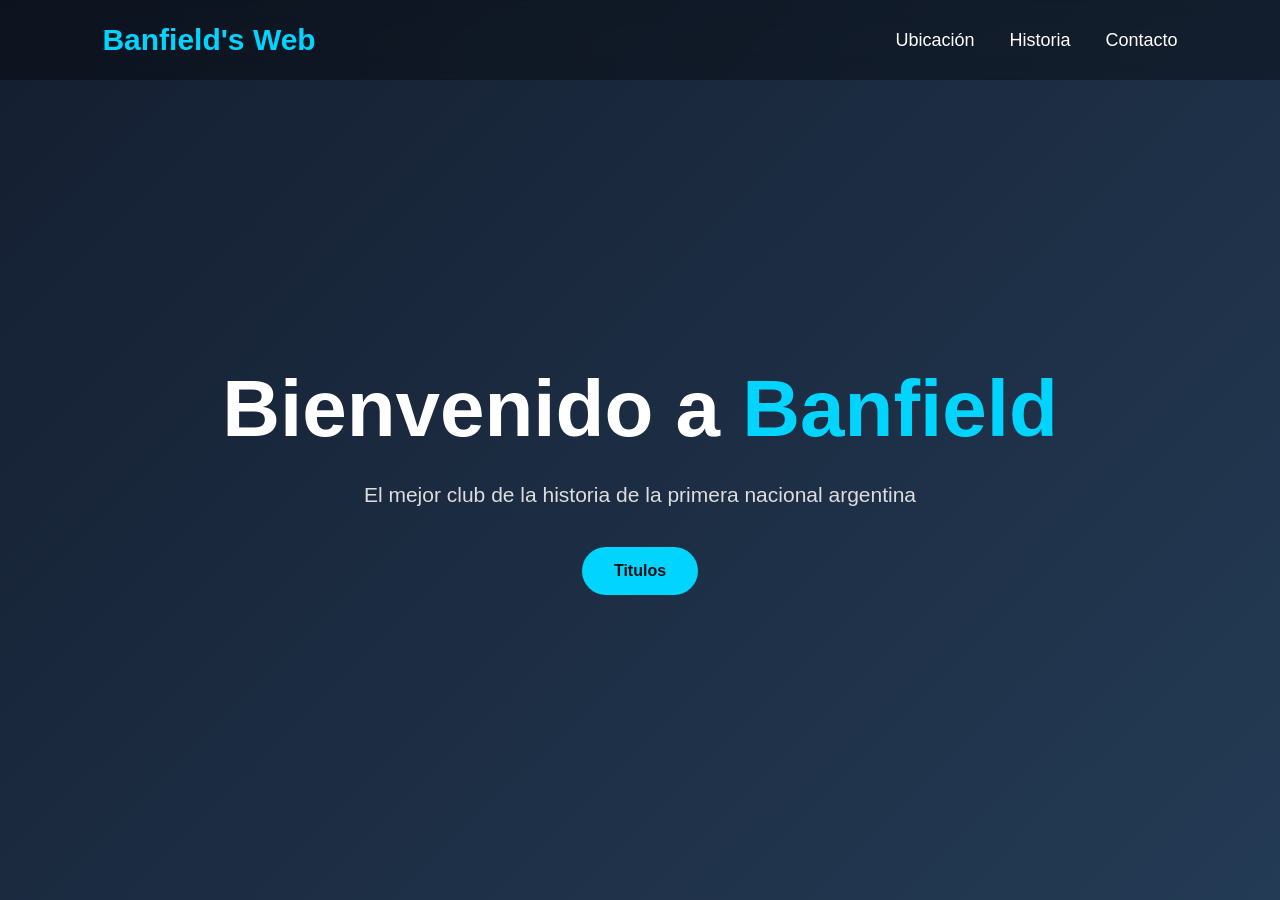
==== index.html @ dba43d28 "Add files via upload" ====
<!DOCTYPE html>
<html lang="en">
<head>
    <meta charset="UTF-8">
    <meta name="viewport" content="width=device-width, initial-scale=1.0">
    <title>Banfield</title>
    <link rel="stylesheet" href="style.css">
</head>
<body>

    <header>
        <a href="index.html" class="logo">Banfield's Web</a>

        <div class="menu-btn" id="menuBtn">
            ☰
        </div>

        <nav id="menu">
            <ul>
                <li><a href="ubicacion.html">Ubicación</a></li>
                <li><a href="historia">Historia</a></li>
                <li><a href="#contacto">Contacto</a></li>
            </ul>
        </nav>
    </header>

    <main id="inicio">
        <section class="contenido">
            <h1>Bienvenido a <span>Banfield</span></h1>

            <p>
                El mejor club de la historia de la primera nacional argentina
            </p>

            <a href="titulos.html" class="boton">Titulos</a>
        </section>
    </main>
</html>
---- style.css ----
/* =========================
           RESET
        ========================= */

        * {
            margin: 0;
            padding: 0;
            box-sizing: border-box;
        }

        html {
            scroll-behavior: smooth;
        }

        body {
            font-family: Arial, Helvetica, sans-serif;
            background: linear-gradient(135deg, #141e30, #243b55);
            color: white;
            min-height: 100vh;
        }


        /* =========================
           HEADER
        ========================= */

        header {
            position: fixed;
            top: 0;
            left: 0;
            width: 100%;

            height: 80px;
            padding: 0 8%;

            display: flex;
            justify-content: space-between;
            align-items: center;

            background: rgba(0, 0, 0, 0.35);
            backdrop-filter: blur(12px);

            z-index: 1000;

            animation: aparecerHeader 0.8s ease;
        }


        /* LOGO */

        .logo {
            color: #00d4ff;
            text-decoration: none;

            font-size: clamp(22px, 3vw, 30px);
            font-weight: bold;

            transition: 0.3s;
        }

        .logo:hover {
            transform: scale(1.08);
        }


        /* =========================
           MENU
        ========================= */

        nav ul {
            display: flex;
            align-items: center;

            list-style: none;
            gap: clamp(15px, 3vw, 35px);
        }

        nav a {
            position: relative;

            color: white;
            text-decoration: none;

            font-size: clamp(15px, 1.5vw, 18px);

            transition: 0.3s;
        }

        nav a::after {
            content: "";

            position: absolute;
            left: 0;
            bottom: -7px;

            width: 0;
            height: 3px;

            background: #00d4ff;

            transition: width 0.3s ease;
        }

        nav a:hover {
            color: #00d4ff;
        }

        nav a:hover::after {
            width: 100%;
        }


        /* =========================
           BOTÓN HAMBURGUESA
        ========================= */

        .menu-btn {
            display: none;

            width: 45px;
            height: 45px;

            border: none;
            border-radius: 10px;

            background: transparent;
            color: white;

            font-size: 28px;

            cursor: pointer;

            transition: 0.3s;
        }

        .menu-btn:hover {
            background: rgba(255, 255, 255, 0.1);
        }


        /* =========================
           CONTENIDO PRINCIPAL
        ========================= */

        main {
            min-height: 100vh;

            display: flex;
            justify-content: center;
            align-items: center;

            padding: 120px 5% 60px;

            text-align: center;
        }

        .contenido {
            width: 100%;
            max-width: 900px;

            animation: aparecerContenido 1s ease;
        }

        .contenido h1 {
            font-size: clamp(38px, 8vw, 80px);

            line-height: 1.1;

            margin-bottom: 25px;
        }

        .contenido h1 span {
            color: #00d4ff;
        }

        .contenido p {
            max-width: 700px;

            margin: 0 auto 35px;

            font-size: clamp(16px, 2.5vw, 21px);

            line-height: 1.6;

            color: #ddd;
        }


        /* =========================
           BOTÓN
        ========================= */

        .boton {
            display: inline-block;

            padding: 15px 32px;

            border-radius: 30px;

            background: #00d4ff;
            color: #111;

            text-decoration: none;

            font-weight: bold;

            transition: 0.3s;
        }

        .boton:hover {
            transform: translateY(-5px) scale(1.05);

            box-shadow:
                0 10px 30px
                rgba(0, 212, 255, 0.45);
        }


        /* =========================
           ANIMACIONES
        ========================= */

        @keyframes aparecerHeader {

            from {
                opacity: 0;
                transform: translateY(-40px);
            }

            to {
                opacity: 1;
                transform: translateY(0);
            }
        }

        @keyframes aparecerContenido {

            from {
                opacity: 0;
                transform: translateY(50px);
            }

            to {
                opacity: 1;
                transform: translateY(0);
            }
        }


        /* =========================
           TABLETS
        ========================= */

        @media (max-width: 900px) {

            header {
                padding: 0 5%;
            }

            nav ul {
                gap: 20px;
            }

            main {
                padding-left: 7%;
                padding-right: 7%;
            }
        }


        /* =========================
           CELULARES
        ========================= */

        @media (max-width: 700px) {

            header {
                height: 70px;
                padding: 0 6%;
            }

            /* Mostrar hamburguesa */

            .menu-btn {
                display: block;
            }


            /* Menú desplegable */

            nav {
                position: absolute;

                top: 80px;
                right: 6%;

                width: min(280px, 88vw);

                padding: 20px;

                background: rgba(10, 15, 25, 0.97);

                border: 1px solid rgba(255, 255, 255, 0.1);

                border-radius: 15px;

                box-shadow:
                    0 15px 40px
                    rgba(0, 0, 0, 0.4);

                opacity: 0;

                transform:
                    translateY(-20px)
                    scale(0.95);

                pointer-events: none;

                transition:
                    opacity 0.3s ease,
                    transform 0.3s ease;
            }


            /* Menú activo */

            nav.activo {
                opacity: 1;

                transform:
                    translateY(0)
                    scale(1);

                pointer-events: auto;
            }


            /* Lista vertical */

            nav ul {
                display: flex;

                flex-direction: column;

                align-items: stretch;

                gap: 5px;
            }


            nav li {
                width: 100%;
            }


            nav a {
                display: block;

                padding: 14px 15px;

                border-radius: 8px;

                font-size: 17px;
            }

            nav a:hover {
                background: rgba(0, 212, 255, 0.1);
            }

            nav a::after {
                display: none;
            }


            /* Contenido */

            main {
                min-height: 100svh;

                padding:
                    110px
                    20px
                    50px;
            }

            .contenido h1 {
                font-size: clamp(38px, 12vw, 60px);
            }

            .contenido p {
                font-size: 17px;
                line-height: 1.55;
            }

            .boton {
                padding: 14px 28px;
            }
        }

        @media (max-width: 400px) {

            header {
                padding: 0 20px;
            }

            .logo {
                font-size: 23px;
            }

            .menu-btn {
                width: 40px;
                height: 40px;

                font-size: 25px;
            }

            nav {
                right: 20px;

                width: calc(100vw - 40px);
            }

            main {
                padding-left: 15px;
                padding-right: 15px;
            }

            .contenido h1 {
                font-size: 38px;
            }

            .contenido p {
                font-size: 16px;
            }

            .boton {
                width: 100%;
                max-width: 250px;
            }
        }
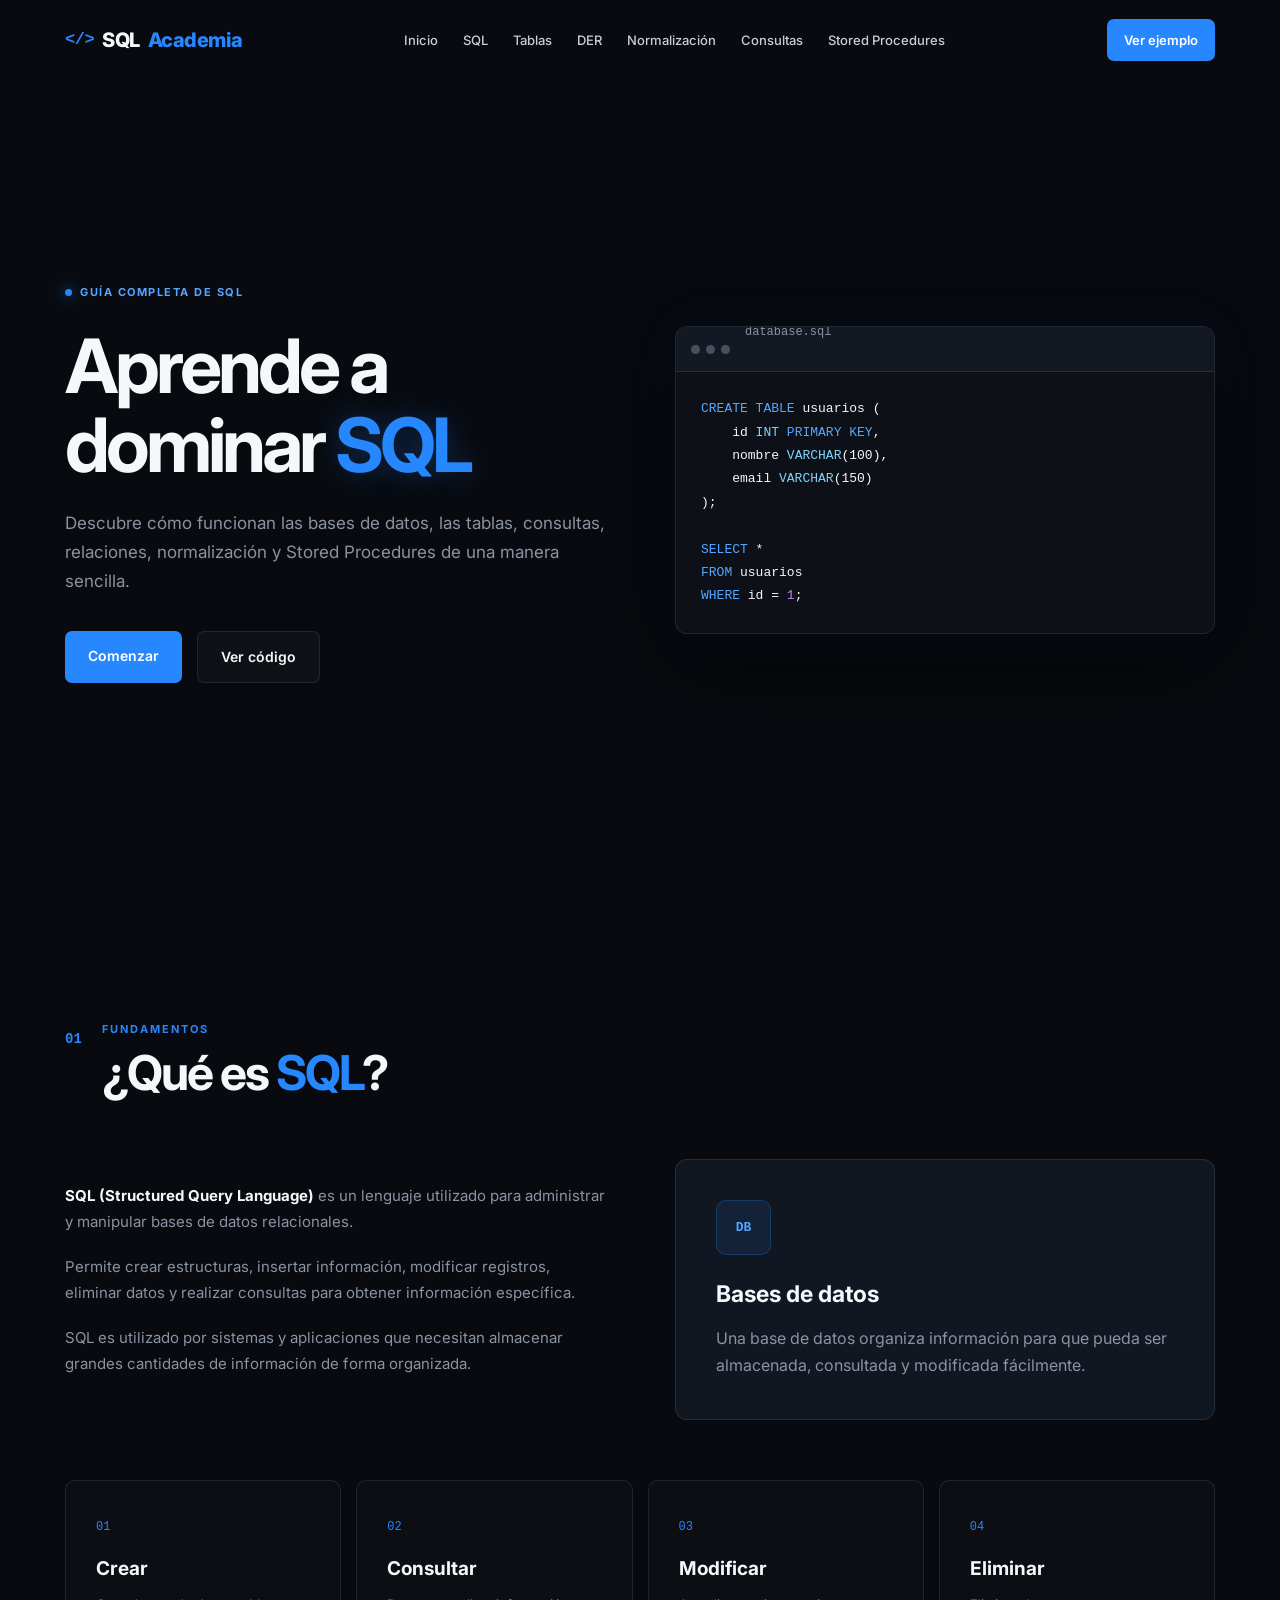
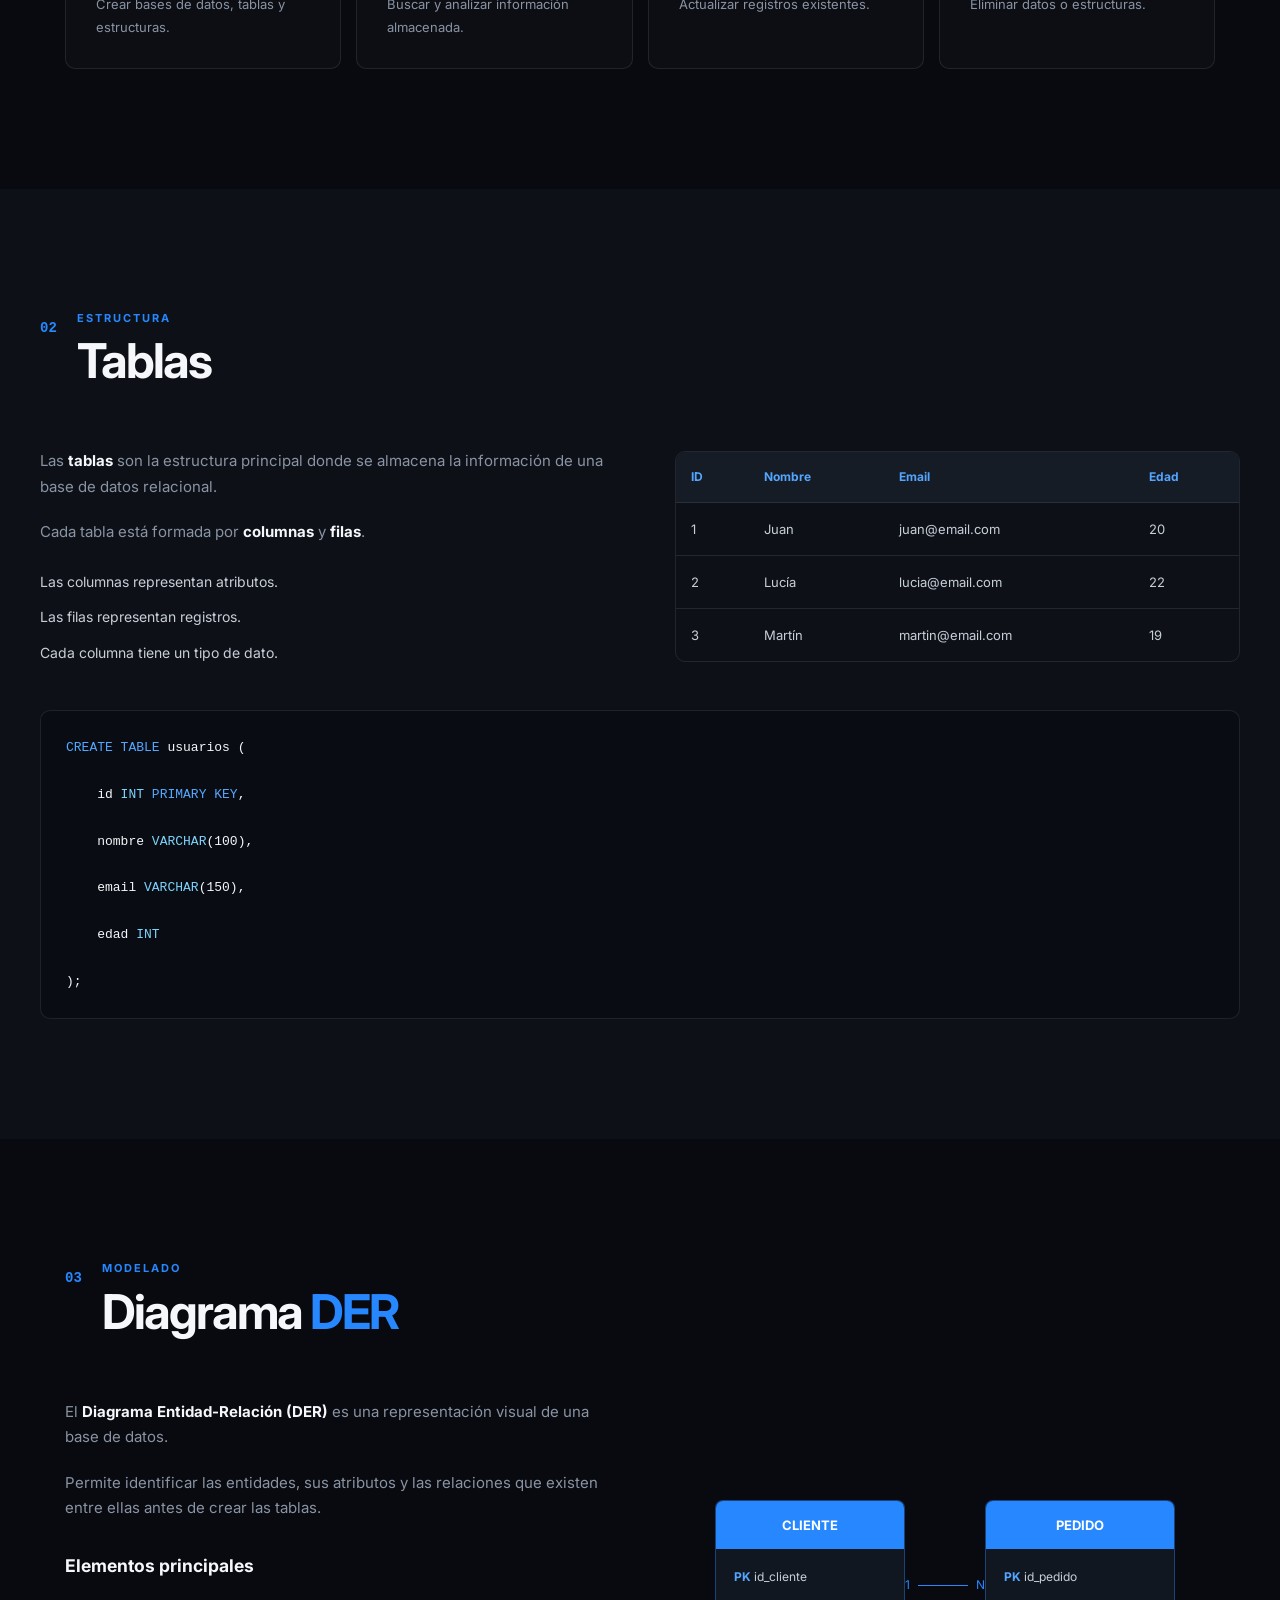
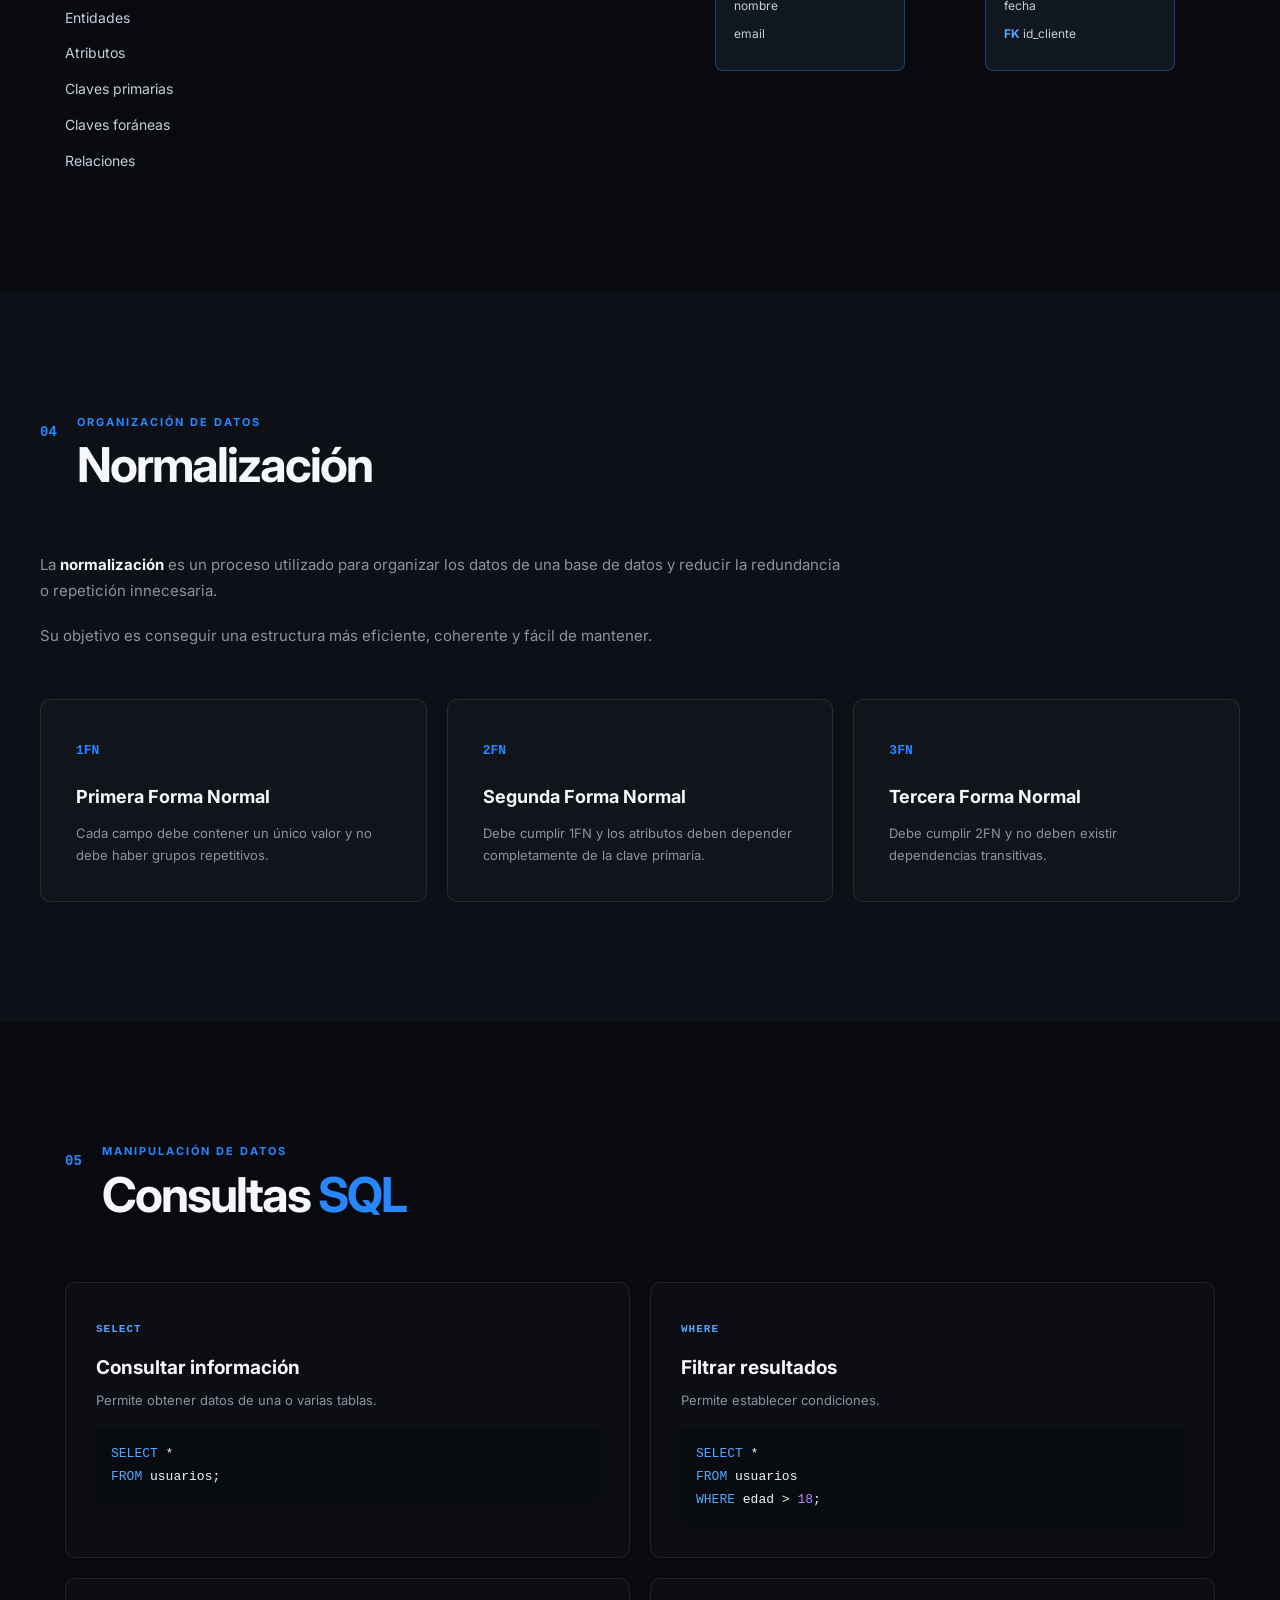
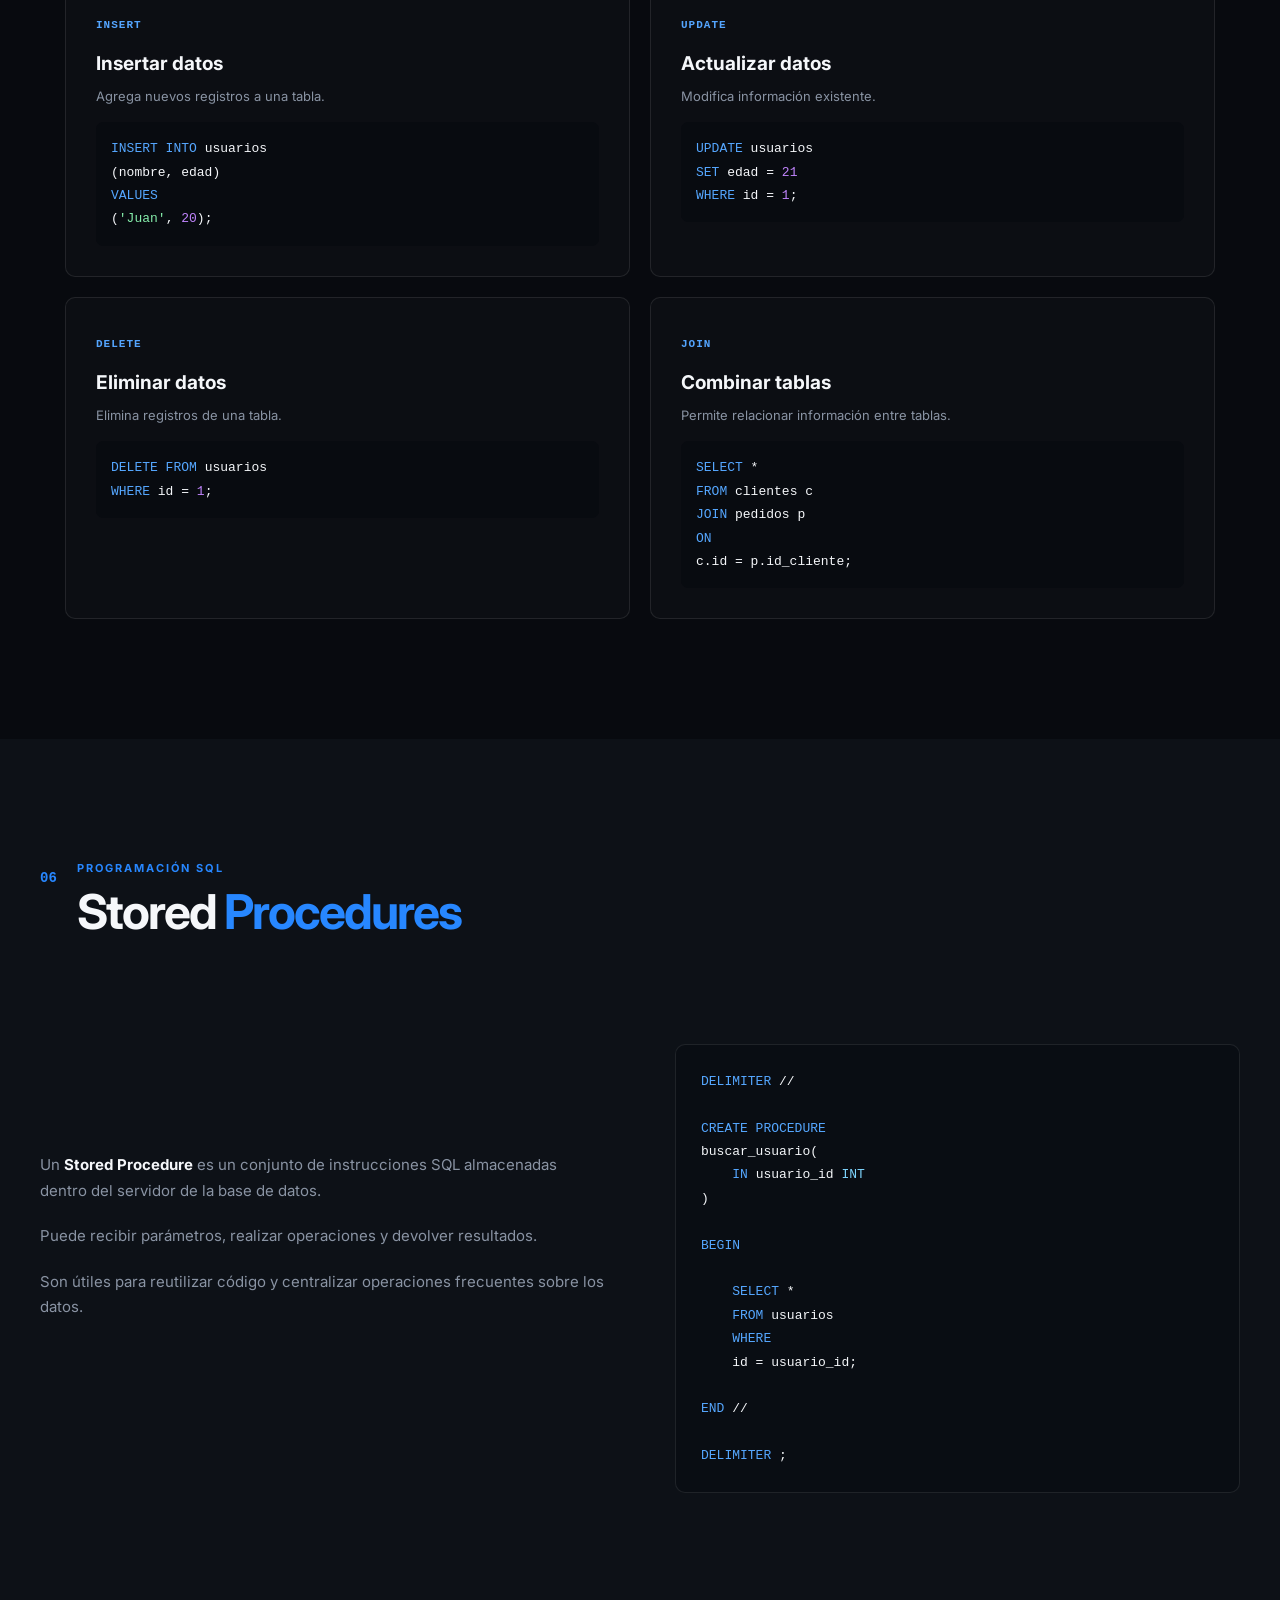
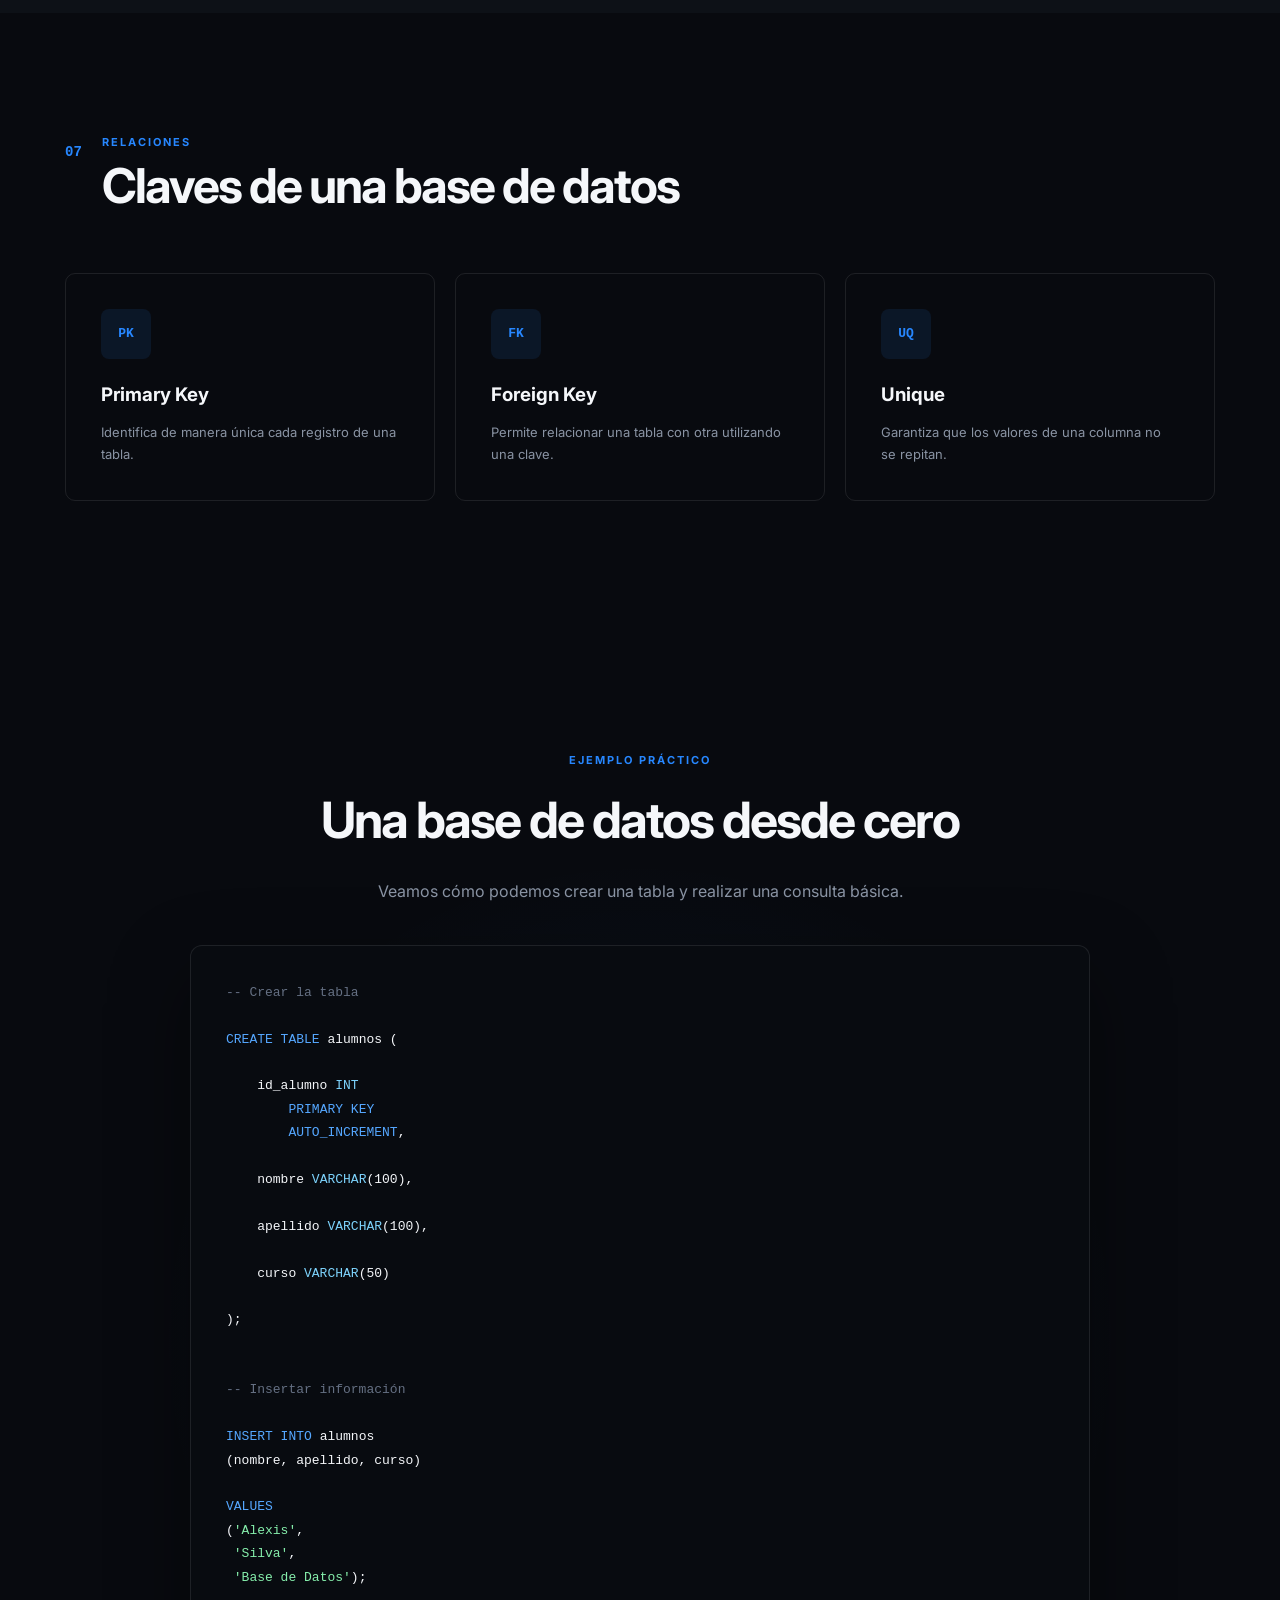
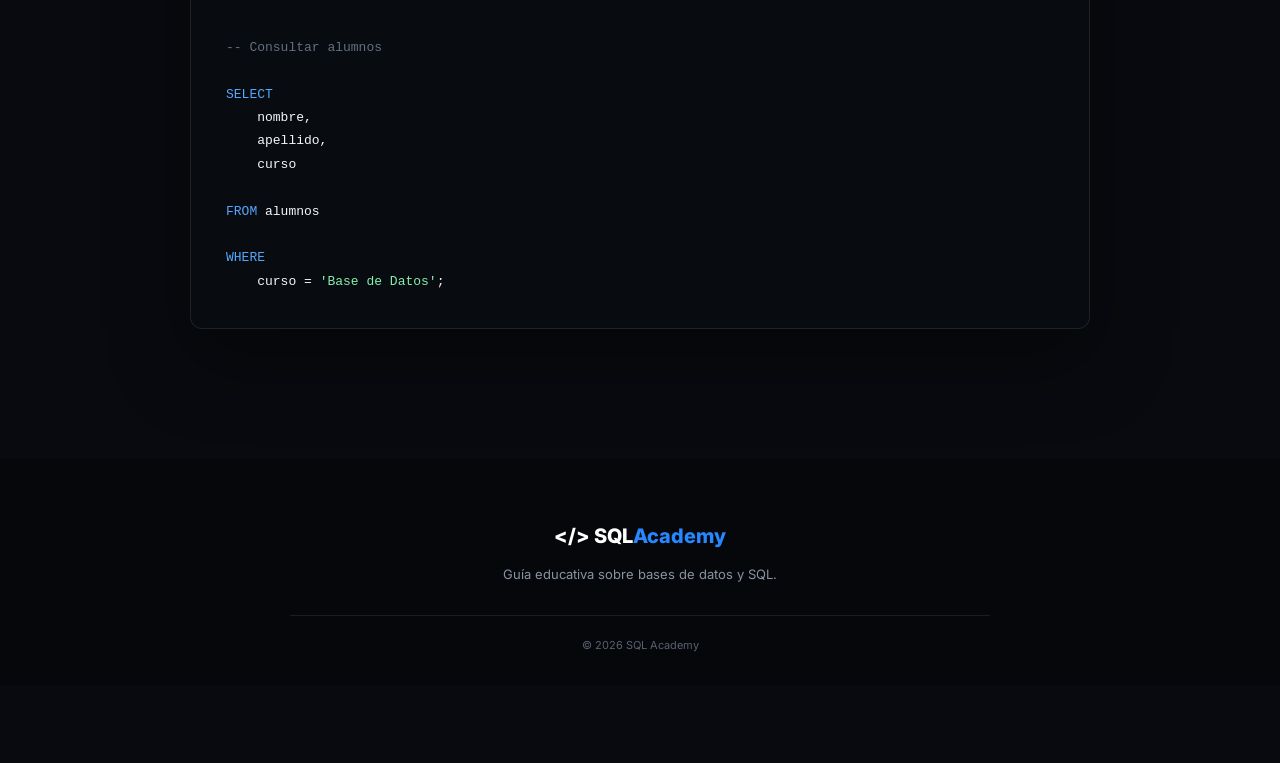
==== commit 348b8e3c: "Add files via upload" ====
--- a/index.html
+++ b/index.html
@@ -1,38 +1,1041 @@
 <!DOCTYPE html>
-<html lang="en">
+<html lang="es">
 <head>
     <meta charset="UTF-8">
     <meta name="viewport" content="width=device-width, initial-scale=1.0">
-    <title>Banfield</title>
+
+    <title>Academia SQL| Aprende SQL</title>
+
+    <link rel="preconnect" href="https://fonts.googleapis.com">
+    <link rel="preconnect" href="https://fonts.gstatic.com" crossorigin>
+    <link href="https://fonts.googleapis.com/css2?family=Inter:wght@400;500;600;700;800&display=swap" rel="stylesheet">
+
+
     <link rel="stylesheet" href="style.css">
 </head>
+
 <body>
 
-    <header>
-        <a href="index.html" class="logo">Banfield's Web</a>
-
-        <div class="menu-btn" id="menuBtn">
-            ☰
+    <!--menu-->
+
+    <header class="header">
+
+        <nav class="navbar">
+
+            <a href="#inicio" class="logo">
+                <span class="logo-icon">&lt;/&gt;</span>
+                SQL<span>Academia</span>
+            </a>
+
+            <ul class="nav-links">
+                <li><a href="#inicio">Inicio</a></li>
+                <li><a href="#sql">SQL</a></li>
+                <li><a href="#tablas">Tablas</a></li>
+                <li><a href="#der">DER</a></li>
+                <li><a href="#normalizacion">Normalización</a></li>
+                <li><a href="#consultas">Consultas</a></li>
+                <li><a href="#stored-procedures">Stored Procedures</a></li>
+            </ul>
+
+            <a href="#ejemplo" class="nav-button">
+                Ver ejemplo
+            </a>
+
+        </nav>
+
+    </header>
+
+
+    <main>
+
+        <!--inicio-->
+
+        <section id="inicio" class="hero">
+
+            <div class="hero-content">
+
+                <div class="hero-badge">
+                    <span></span>
+                    GUÍA COMPLETA DE SQL
+                </div>
+
+                <h1>
+                    Aprende a dominar
+                    <span>SQL</span>
+                </h1>
+
+                <p>
+                    Descubre cómo funcionan las bases de datos,
+                    las tablas, consultas, relaciones, normalización
+                    y Stored Procedures de una manera sencilla.
+                </p>
+
+                <div class="hero-buttons">
+
+                    <a href="#sql" class="btn btn-primary">
+                        Comenzar
+                    </a>
+
+                    <a href="#ejemplo" class="btn btn-secondary">
+                        Ver código
+                    </a>
+
+                </div>
+
+            </div>
+
+            <div class="hero-code">
+
+                <div class="code-window">
+
+                    <div class="code-header">
+                        <div class="window-dots">
+                            <span></span>
+                            <span></span>
+                            <span></span>
+                        </div>
+
+                        <p>database.sql</p>
+                    </div>
+
+                    <div class="code-content">
+
+<pre><code><span class="keyword">CREATE TABLE</span> usuarios (
+    id <span class="type">INT</span> <span class="keyword">PRIMARY KEY</span>,
+    nombre <span class="type">VARCHAR</span>(100),
+    email <span class="type">VARCHAR</span>(150)
+);
+
+<span class="keyword">SELECT</span> *
+<span class="keyword">FROM</span> usuarios
+<span class="keyword">WHERE</span> id = <span class="number">1</span>;</code></pre>
+
+                    </div>
+
+                </div>
+
+            </div>
+
+        </section>
+
+
+        <!--que seria sql-->
+
+        <section id="sql" class="section">
+
+            <div class="section-title">
+
+                <span class="section-number">01</span>
+
+                <div>
+                    <p class="section-label">FUNDAMENTOS</p>
+
+                    <h2>
+                        ¿Qué es <span>SQL</span>?
+                    </h2>
+                </div>
+
+            </div>
+
+            <div class="content-grid">
+
+                <div class="text-content">
+
+                    <p>
+                        <strong>SQL (Structured Query Language)</strong>
+                        es un lenguaje utilizado para administrar y
+                        manipular bases de datos relacionales.
+                    </p>
+
+                    <p>
+                        Permite crear estructuras, insertar información,
+                        modificar registros, eliminar datos y realizar
+                        consultas para obtener información específica.
+                    </p>
+
+                    <p>
+                        SQL es utilizado por sistemas y aplicaciones que
+                        necesitan almacenar grandes cantidades de información
+                        de forma organizada.
+                    </p>
+
+                </div>
+
+                <div class="info-card">
+
+                    <div class="card-icon">
+                        DB
+                    </div>
+
+                    <h3>
+                        Bases de datos
+                    </h3>
+
+                    <p>
+                        Una base de datos organiza información para que
+                        pueda ser almacenada, consultada y modificada
+                        fácilmente.
+                    </p>
+
+                </div>
+
+            </div>
+
+
+            <div class="features">
+
+                <div class="feature-card">
+
+                    <span class="feature-number">01</span>
+
+                    <h3>Crear</h3>
+
+                    <p>
+                        Crear bases de datos, tablas y estructuras.
+                    </p>
+
+                </div>
+
+                <div class="feature-card">
+
+                    <span class="feature-number">02</span>
+
+                    <h3>Consultar</h3>
+
+                    <p>
+                        Buscar y analizar información almacenada.
+                    </p>
+
+                </div>
+
+                <div class="feature-card">
+
+                    <span class="feature-number">03</span>
+
+                    <h3>Modificar</h3>
+
+                    <p>
+                        Actualizar registros existentes.
+                    </p>
+
+                </div>
+
+                <div class="feature-card">
+
+                    <span class="feature-number">04</span>
+
+                    <h3>Eliminar</h3>
+
+                    <p>
+                        Eliminar datos o estructuras.
+                    </p>
+
+                </div>
+
+            </div>
+
+        </section>
+
+
+        <!--TABLAS-->
+
+        <section id="tablas" class="section section-dark">
+
+            <div class="section-title">
+
+                <span class="section-number">02</span>
+
+                <div>
+                    <p class="section-label">ESTRUCTURA</p>
+
+                    <h2>
+                        Tablas
+                    </h2>
+                </div>
+
+            </div>
+
+            <div class="content-grid">
+
+                <div class="text-content">
+
+                    <p>
+                        Las <strong>tablas</strong> son la estructura principal
+                        donde se almacena la información de una base de datos
+                        relacional.
+                    </p>
+
+                    <p>
+                        Cada tabla está formada por <strong>columnas</strong>
+                        y <strong>filas</strong>.
+                    </p>
+
+                    <ul class="check-list">
+
+                        <li>
+                            Las columnas representan atributos.
+                        </li>
+
+                        <li>
+                            Las filas representan registros.
+                        </li>
+
+                        <li>
+                            Cada columna tiene un tipo de dato.
+                        </li>
+
+                    </ul>
+
+                </div>
+
+
+                <div class="table-container">
+
+                    <table>
+
+                        <thead>
+                            <tr>
+                                <th>ID</th>
+                                <th>Nombre</th>
+                                <th>Email</th>
+                                <th>Edad</th>
+                            </tr>
+                        </thead>
+
+                        <tbody>
+
+                            <tr>
+                                <td>1</td>
+                                <td>Juan</td>
+                                <td>juan@email.com</td>
+                                <td>20</td>
+                            </tr>
+
+                            <tr>
+                                <td>2</td>
+                                <td>Lucía</td>
+                                <td>lucia@email.com</td>
+                                <td>22</td>
+                            </tr>
+
+                            <tr>
+                                <td>3</td>
+                                <td>Martín</td>
+                                <td>martin@email.com</td>
+                                <td>19</td>
+                            </tr>
+
+                        </tbody>
+
+                    </table>
+
+                </div>
+
+            </div>
+
+
+            <div class="code-box">
+
+<pre><code><span class="keyword">CREATE TABLE</span> usuarios (
+
+    id <span class="type">INT</span> <span class="keyword">PRIMARY KEY</span>,
+
+    nombre <span class="type">VARCHAR</span>(100),
+
+    email <span class="type">VARCHAR</span>(150),
+
+    edad <span class="type">INT</span>
+
+);</code></pre>
+
+            </div>
+
+        </section>
+
+
+        <!--der-->
+
+        <section id="der" class="section">
+
+            <div class="section-title">
+
+                <span class="section-number">03</span>
+
+                <div>
+                    <p class="section-label">MODELADO</p>
+
+                    <h2>
+                        Diagrama <span>DER</span>
+                    </h2>
+                </div>
+
+            </div>
+
+            <div class="content-grid">
+
+                <div class="text-content">
+
+                    <p>
+                        El <strong>Diagrama Entidad-Relación (DER)</strong>
+                        es una representación visual de una base de datos.
+                    </p>
+
+                    <p>
+                        Permite identificar las entidades, sus atributos
+                        y las relaciones que existen entre ellas antes
+                        de crear las tablas.
+                    </p>
+
+                    <h3>Elementos principales</h3>
+
+                    <ul class="check-list">
+
+                        <li>
+                            Entidades
+                        </li>
+
+                        <li>
+                            Atributos
+                        </li>
+
+                        <li>
+                            Claves primarias
+                        </li>
+
+                        <li>
+                            Claves foráneas
+                        </li>
+
+                        <li>
+                            Relaciones
+                        </li>
+
+                    </ul>
+
+                </div>
+
+
+                <div class="der-diagram">
+
+                    <div class="entity">
+
+                        <div class="entity-header">
+                            CLIENTE
+                        </div>
+
+                        <div class="entity-body">
+
+                            <p>
+                                <strong>PK</strong> id_cliente
+                            </p>
+
+                            <p>
+                                nombre
+                            </p>
+
+                            <p>
+                                email
+                            </p>
+
+                        </div>
+
+                    </div>
+
+
+                    <div class="relationship">
+
+                        <span>1</span>
+
+                        <div class="line"></div>
+
+                        <span>N</span>
+
+                    </div>
+
+
+                    <div class="entity">
+
+                        <div class="entity-header">
+                            PEDIDO
+                        </div>
+
+                        <div class="entity-body">
+
+                            <p>
+                                <strong>PK</strong> id_pedido
+                            </p>
+
+                            <p>
+                                fecha
+                            </p>
+
+                            <p>
+                                <strong>FK</strong> id_cliente
+                            </p>
+
+                        </div>
+
+                    </div>
+
+                </div>
+
+            </div>
+
+        </section>
+
+
+        <!--normalisazion-->
+
+        <section id="normalizacion" class="section section-dark">
+
+            <div class="section-title">
+
+                <span class="section-number">04</span>
+
+                <div>
+
+                    <p class="section-label">
+                        ORGANIZACIÓN DE DATOS
+                    </p>
+
+                    <h2>
+                        Normalización
+                    </h2>
+
+                </div>
+
+            </div>
+
+
+            <div class="text-content wide">
+
+                <p>
+                    La <strong>normalización</strong> es un proceso utilizado
+                    para organizar los datos de una base de datos y reducir
+                    la redundancia o repetición innecesaria.
+                </p>
+
+                <p>
+                    Su objetivo es conseguir una estructura más eficiente,
+                    coherente y fácil de mantener.
+                </p>
+
+            </div>
+
+
+            <div class="normalization-grid">
+
+                <div class="normalization-card">
+
+                    <span>1FN</span>
+
+                    <h3>
+                        Primera Forma Normal
+                    </h3>
+
+                    <p>
+                        Cada campo debe contener un único valor
+                        y no debe haber grupos repetitivos.
+                    </p>
+
+                </div>
+
+
+                <div class="normalization-card">
+
+                    <span>2FN</span>
+
+                    <h3>
+                        Segunda Forma Normal
+                    </h3>
+
+                    <p>
+                        Debe cumplir 1FN y los atributos deben
+                        depender completamente de la clave primaria.
+                    </p>
+
+                </div>
+
+
+                <div class="normalization-card">
+
+                    <span>3FN</span>
+
+                    <h3>
+                        Tercera Forma Normal
+                    </h3>
+
+                    <p>
+                        Debe cumplir 2FN y no deben existir
+                        dependencias transitivas.
+                    </p>
+
+                </div>
+
+            </div>
+
+        </section>
+
+
+        <!--consultitas-->
+
+        <section id="consultas" class="section">
+
+            <div class="section-title">
+
+                <span class="section-number">05</span>
+
+                <div>
+
+                    <p class="section-label">
+                        MANIPULACIÓN DE DATOS
+                    </p>
+
+                    <h2>
+                        Consultas <span>SQL</span>
+                    </h2>
+
+                </div>
+
+            </div>
+
+
+            <div class="query-grid">
+
+                <div class="query-card">
+
+                    <span class="query-tag">
+                        SELECT
+                    </span>
+
+                    <h3>
+                        Consultar información
+                    </h3>
+
+                    <p>
+                        Permite obtener datos de una o varias tablas.
+                    </p>
+
+<pre><code><span class="keyword">SELECT</span> *
+<span class="keyword">FROM</span> usuarios;</code></pre>
+
+                </div>
+
+
+                <div class="query-card">
+
+                    <span class="query-tag">
+                        WHERE
+                    </span>
+
+                    <h3>
+                        Filtrar resultados
+                    </h3>
+
+                    <p>
+                        Permite establecer condiciones.
+                    </p>
+
+<pre><code><span class="keyword">SELECT</span> *
+<span class="keyword">FROM</span> usuarios
+<span class="keyword">WHERE</span> edad &gt; <span class="number">18</span>;</code></pre>
+
+                </div>
+
+
+                <div class="query-card">
+
+                    <span class="query-tag">
+                        INSERT
+                    </span>
+
+                    <h3>
+                        Insertar datos
+                    </h3>
+
+                    <p>
+                        Agrega nuevos registros a una tabla.
+                    </p>
+
+<pre><code><span class="keyword">INSERT INTO</span> usuarios
+(nombre, edad)
+<span class="keyword">VALUES</span>
+(<span class="string">'Juan'</span>, <span class="number">20</span>);</code></pre>
+
+                </div>
+
+
+                <div class="query-card">
+
+                    <span class="query-tag">
+                        UPDATE
+                    </span>
+
+                    <h3>
+                        Actualizar datos
+                    </h3>
+
+                    <p>
+                        Modifica información existente.
+                    </p>
+
+<pre><code><span class="keyword">UPDATE</span> usuarios
+<span class="keyword">SET</span> edad = <span class="number">21</span>
+<span class="keyword">WHERE</span> id = <span class="number">1</span>;</code></pre>
+
+                </div>
+
+
+                <div class="query-card">
+
+                    <span class="query-tag">
+                        DELETE
+                    </span>
+
+                    <h3>
+                        Eliminar datos
+                    </h3>
+
+                    <p>
+                        Elimina registros de una tabla.
+                    </p>
+
+<pre><code><span class="keyword">DELETE FROM</span> usuarios
+<span class="keyword">WHERE</span> id = <span class="number">1</span>;</code></pre>
+
+                </div>
+
+
+                <div class="query-card">
+
+                    <span class="query-tag">
+                        JOIN
+                    </span>
+
+                    <h3>
+                        Combinar tablas
+                    </h3>
+
+                    <p>
+                        Permite relacionar información entre tablas.
+                    </p>
+
+<pre><code><span class="keyword">SELECT</span> *
+<span class="keyword">FROM</span> clientes c
+<span class="keyword">JOIN</span> pedidos p
+<span class="keyword">ON</span>
+c.id = p.id_cliente;</code></pre>
+
+                </div>
+
+            </div>
+
+        </section>
+
+
+        <!--store procidium-->
+
+        <section id="stored-procedures" class="section section-dark">
+
+            <div class="section-title">
+
+                <span class="section-number">06</span>
+
+                <div>
+
+                    <p class="section-label">
+                        PROGRAMACIÓN SQL
+                    </p>
+
+                    <h2>
+                        Stored <span>Procedures</span>
+                    </h2>
+
+                </div>
+
+            </div>
+
+
+            <div class="content-grid">
+
+                <div class="text-content">
+
+                    <p>
+                        Un <strong>Stored Procedure</strong> es un conjunto
+                        de instrucciones SQL almacenadas dentro del servidor
+                        de la base de datos.
+                    </p>
+
+                    <p>
+                        Puede recibir parámetros, realizar operaciones
+                        y devolver resultados.
+                    </p>
+
+                    <p>
+                        Son útiles para reutilizar código y centralizar
+                        operaciones frecuentes sobre los datos.
+                    </p>
+
+                </div>
+
+
+                <div class="code-box">
+
+<pre><code><span class="keyword">DELIMITER</span> //
+
+<span class="keyword">CREATE PROCEDURE</span>
+buscar_usuario(
+    <span class="keyword">IN</span> usuario_id <span class="type">INT</span>
+)
+
+<span class="keyword">BEGIN</span>
+
+    <span class="keyword">SELECT</span> *
+    <span class="keyword">FROM</span> usuarios
+    <span class="keyword">WHERE</span>
+    id = usuario_id;
+
+<span class="keyword">END</span> //
+
+<span class="keyword">DELIMITER</span> ;</code></pre>
+
+                </div>
+
+            </div>
+
+        </section>
+
+
+        <!--clabez-->
+
+        <section id="claves" class="section">
+
+            <div class="section-title">
+
+                <span class="section-number">07</span>
+
+                <div>
+
+                    <p class="section-label">
+                        RELACIONES
+                    </p>
+
+                    <h2>
+                        Claves de una base de datos
+                    </h2>
+
+                </div>
+
+            </div>
+
+
+            <div class="key-grid">
+
+                <div class="key-card">
+
+                    <div class="key-icon">
+                        PK
+                    </div>
+
+                    <h3>
+                        Primary Key
+                    </h3>
+
+                    <p>
+                        Identifica de manera única cada registro
+                        de una tabla.
+                    </p>
+
+                </div>
+
+
+                <div class="key-card">
+
+                    <div class="key-icon">
+                        FK
+                    </div>
+
+                    <h3>
+                        Foreign Key
+                    </h3>
+
+                    <p>
+                        Permite relacionar una tabla con otra
+                        utilizando una clave.
+                    </p>
+
+                </div>
+
+
+                <div class="key-card">
+
+                    <div class="key-icon">
+                        UQ
+                    </div>
+
+                    <h3>
+                        Unique
+                    </h3>
+
+                    <p>
+                        Garantiza que los valores de una columna
+                        no se repitan.
+                    </p>
+
+                </div>
+
+            </div>
+
+        </section>
+
+
+        <!--ejemplito uwu-->
+
+        <section id="ejemplo" class="example-section">
+
+            <div class="example-content">
+
+                <p class="section-label">
+                    EJEMPLO PRÁCTICO
+                </p>
+
+                <h2>
+                    Una base de datos desde cero
+                </h2>
+
+                <p>
+                    Veamos cómo podemos crear una tabla y realizar
+                    una consulta básica.
+                </p>
+
+                <div class="large-code">
+
+<pre><code><span class="comment">-- Crear la tabla</span>
+
+<span class="keyword">CREATE TABLE</span> alumnos (
+
+    id_alumno <span class="type">INT</span>
+        <span class="keyword">PRIMARY KEY</span>
+        <span class="keyword">AUTO_INCREMENT</span>,
+
+    nombre <span class="type">VARCHAR</span>(100),
+
+    apellido <span class="type">VARCHAR</span>(100),
+
+    curso <span class="type">VARCHAR</span>(50)
+
+);
+
+
+<span class="comment">-- Insertar información</span>
+
+<span class="keyword">INSERT INTO</span> alumnos
+(nombre, apellido, curso)
+
+<span class="keyword">VALUES</span>
+(<span class="string">'Alexis'</span>,
+ <span class="string">'Silva'</span>,
+ <span class="string">'Base de Datos'</span>);
+
+
+<span class="comment">-- Consultar alumnos</span>
+
+<span class="keyword">SELECT</span>
+    nombre,
+    apellido,
+    curso
+
+<span class="keyword">FROM</span> alumnos
+
+<span class="keyword">WHERE</span>
+    curso = <span class="string">'Base de Datos'</span>;</code></pre>
+
+                </div>
+
+            </div>
+
+        </section>
+
+    </main>
+
+
+    <!--pie-->
+
+    <footer class="footer">
+
+        <div class="footer-logo">
+            &lt;/&gt; SQL<span>Academy</span>
         </div>
 
-        <nav id="menu">
-            <ul>
-                <li><a href="ubicacion.html">Ubicación</a></li>
-                <li><a href="historia">Historia</a></li>
-                <li><a href="#contacto">Contacto</a></li>
-            </ul>
-        </nav>
-    </header>
-
-    <main id="inicio">
-        <section class="contenido">
-            <h1>Bienvenido a <span>Banfield</span></h1>
-
-            <p>
-                El mejor club de la historia de la primera nacional argentina
-            </p>
-
-            <a href="titulos.html" class="boton">Titulos</a>
-        </section>
-    </main>
+        <p>
+            Guía educativa sobre bases de datos y SQL.
+        </p>
+
+        <div class="footer-line"></div>
+
+        <p class="copyright">
+            © 2026 SQL Academy
+        </p>
+
+    </footer>
+
+
+    <!--java ia-->
+
+    <script>
+
+        // Cambia el estilo del menú cuando se hace scroll
+
+        window.addEventListener("scroll", function () {
+
+            const header = document.querySelector(".header");
+
+            if (window.scrollY > 50) {
+
+                header.classList.add("scrolled");
+
+            } else {
+
+                header.classList.remove("scrolled");
+
+            }
+
+        });
+
+
+        // Animación de aparición de elementos
+
+        const observer = new IntersectionObserver(
+            (entries) => {
+
+                entries.forEach((entry) => {
+
+                    if (entry.isIntersecting) {
+
+                        entry.target.classList.add("show");
+
+                    }
+
+                });
+
+            },
+            {
+                threshold: 0.15
+            }
+        );
+
+
+        document.querySelectorAll(
+            ".section, .feature-card, .query-card, .key-card, .normalization-card"
+        ).forEach((element) => {
+
+            element.classList.add("hidden");
+
+            observer.observe(element);
+
+        });
+
+    </script>
+
+</body>
 </html>
--- a/style.css
+++ b/style.css
@@ -1,440 +1,1373 @@
- /* =========================
-           RESET
-        ========================= */
-
-        * {
-            margin: 0;
-            padding: 0;
-            box-sizing: border-box;
-        }
-
-        html {
-            scroll-behavior: smooth;
-        }
-
-        body {
-            font-family: Arial, Helvetica, sans-serif;
-            background: linear-gradient(135deg, #141e30, #243b55);
-            color: white;
-            min-height: 100vh;
-        }
-
-
-        /* =========================
-           HEADER
-        ========================= */
-
-        header {
-            position: fixed;
-            top: 0;
-            left: 0;
-            width: 100%;
-
-            height: 80px;
-            padding: 0 8%;
-
-            display: flex;
-            justify-content: space-between;
-            align-items: center;
-
-            background: rgba(0, 0, 0, 0.35);
-            backdrop-filter: blur(12px);
-
-            z-index: 1000;
-
-            animation: aparecerHeader 0.8s ease;
-        }
-
-
-        /* LOGO */
-
-        .logo {
-            color: #00d4ff;
-            text-decoration: none;
-
-            font-size: clamp(22px, 3vw, 30px);
-            font-weight: bold;
-
-            transition: 0.3s;
-        }
-
-        .logo:hover {
-            transform: scale(1.08);
-        }
-
-
-        /* =========================
-           MENU
-        ========================= */
-
-        nav ul {
-            display: flex;
-            align-items: center;
-
-            list-style: none;
-            gap: clamp(15px, 3vw, 35px);
-        }
-
-        nav a {
-            position: relative;
-
-            color: white;
-            text-decoration: none;
-
-            font-size: clamp(15px, 1.5vw, 18px);
-
-            transition: 0.3s;
-        }
-
-        nav a::after {
-            content: "";
-
-            position: absolute;
-            left: 0;
-            bottom: -7px;
-
-            width: 0;
-            height: 3px;
-
-            background: #00d4ff;
-
-            transition: width 0.3s ease;
-        }
-
-        nav a:hover {
-            color: #00d4ff;
-        }
-
-        nav a:hover::after {
-            width: 100%;
-        }
-
-
-        /* =========================
-           BOTÓN HAMBURGUESA
-        ========================= */
-
-        .menu-btn {
-            display: none;
-
-            width: 45px;
-            height: 45px;
-
-            border: none;
-            border-radius: 10px;
-
-            background: transparent;
-            color: white;
-
-            font-size: 28px;
-
-            cursor: pointer;
-
-            transition: 0.3s;
-        }
-
-        .menu-btn:hover {
-            background: rgba(255, 255, 255, 0.1);
-        }
-
-
-        /* =========================
-           CONTENIDO PRINCIPAL
-        ========================= */
-
-        main {
-            min-height: 100vh;
-
-            display: flex;
-            justify-content: center;
-            align-items: center;
-
-            padding: 120px 5% 60px;
-
-            text-align: center;
-        }
-
-        .contenido {
-            width: 100%;
-            max-width: 900px;
-
-            animation: aparecerContenido 1s ease;
-        }
-
-        .contenido h1 {
-            font-size: clamp(38px, 8vw, 80px);
-
-            line-height: 1.1;
-
-            margin-bottom: 25px;
-        }
-
-        .contenido h1 span {
-            color: #00d4ff;
-        }
-
-        .contenido p {
-            max-width: 700px;
-
-            margin: 0 auto 35px;
-
-            font-size: clamp(16px, 2.5vw, 21px);
-
-            line-height: 1.6;
-
-            color: #ddd;
-        }
-
-
-        /* =========================
-           BOTÓN
-        ========================= */
-
-        .boton {
-            display: inline-block;
-
-            padding: 15px 32px;
-
-            border-radius: 30px;
-
-            background: #00d4ff;
-            color: #111;
-
-            text-decoration: none;
-
-            font-weight: bold;
-
-            transition: 0.3s;
-        }
-
-        .boton:hover {
-            transform: translateY(-5px) scale(1.05);
-
-            box-shadow:
-                0 10px 30px
-                rgba(0, 212, 255, 0.45);
-        }
-
-
-        /* =========================
-           ANIMACIONES
-        ========================= */
-
-        @keyframes aparecerHeader {
-
-            from {
-                opacity: 0;
-                transform: translateY(-40px);
-            }
-
-            to {
-                opacity: 1;
-                transform: translateY(0);
-            }
-        }
-
-        @keyframes aparecerContenido {
-
-            from {
-                opacity: 0;
-                transform: translateY(50px);
-            }
-
-            to {
-                opacity: 1;
-                transform: translateY(0);
-            }
-        }
-
-
-        /* =========================
-           TABLETS
-        ========================= */
-
-        @media (max-width: 900px) {
-
-            header {
-                padding: 0 5%;
-            }
-
-            nav ul {
-                gap: 20px;
-            }
-
-            main {
-                padding-left: 7%;
-                padding-right: 7%;
-            }
-        }
-
-
-        /* =========================
-           CELULARES
-        ========================= */
-
-        @media (max-width: 700px) {
-
-            header {
-                height: 70px;
-                padding: 0 6%;
-            }
-
-            /* Mostrar hamburguesa */
-
-            .menu-btn {
-                display: block;
-            }
-
-
-            /* Menú desplegable */
-
-            nav {
-                position: absolute;
-
-                top: 80px;
-                right: 6%;
-
-                width: min(280px, 88vw);
-
-                padding: 20px;
-
-                background: rgba(10, 15, 25, 0.97);
-
-                border: 1px solid rgba(255, 255, 255, 0.1);
-
-                border-radius: 15px;
-
-                box-shadow:
-                    0 15px 40px
-                    rgba(0, 0, 0, 0.4);
-
-                opacity: 0;
-
-                transform:
-                    translateY(-20px)
-                    scale(0.95);
-
-                pointer-events: none;
-
-                transition:
-                    opacity 0.3s ease,
-                    transform 0.3s ease;
-            }
-
-
-            /* Menú activo */
-
-            nav.activo {
-                opacity: 1;
-
-                transform:
-                    translateY(0)
-                    scale(1);
-
-                pointer-events: auto;
-            }
-
-
-            /* Lista vertical */
-
-            nav ul {
-                display: flex;
-
-                flex-direction: column;
-
-                align-items: stretch;
-
-                gap: 5px;
-            }
-
-
-            nav li {
-                width: 100%;
-            }
-
-
-            nav a {
-                display: block;
-
-                padding: 14px 15px;
-
-                border-radius: 8px;
-
-                font-size: 17px;
-            }
-
-            nav a:hover {
-                background: rgba(0, 212, 255, 0.1);
-            }
-
-            nav a::after {
-                display: none;
-            }
-
-
-            /* Contenido */
-
-            main {
-                min-height: 100svh;
-
-                padding:
-                    110px
-                    20px
-                    50px;
-            }
-
-            .contenido h1 {
-                font-size: clamp(38px, 12vw, 60px);
-            }
-
-            .contenido p {
-                font-size: 17px;
-                line-height: 1.55;
-            }
-
-            .boton {
-                padding: 14px 28px;
-            }
-        }
-
-        @media (max-width: 400px) {
-
-            header {
-                padding: 0 20px;
-            }
-
-            .logo {
-                font-size: 23px;
-            }
-
-            .menu-btn {
-                width: 40px;
-                height: 40px;
-
-                font-size: 25px;
-            }
-
-            nav {
-                right: 20px;
-
-                width: calc(100vw - 40px);
-            }
-
-            main {
-                padding-left: 15px;
-                padding-right: 15px;
-            }
-
-            .contenido h1 {
-                font-size: 38px;
-            }
-
-            .contenido p {
-                font-size: 16px;
-            }
-
-            .boton {
-                width: 100%;
-                max-width: 250px;
-            }
-        }+/* pagina general*/
+
+* {
+    margin: 0;
+    padding: 0;
+    box-sizing: border-box;
+    scroll-behavior: smooth;
+}
+
+:root {
+
+    --black: #080a0f;
+    --dark: #0d1117;
+    --dark-2: #111720;
+
+    --gray: #8993a3;
+    --gray-light: #c8ced8;
+
+    --white: #f5f7fa;
+
+    --blue: #2787ff;
+    --blue-light: #54a5ff;
+    --cyan: #38c8ff;
+
+    --border: rgba(255, 255, 255, 0.09);
+
+    --max-width: 1200px;
+}
+
+html {
+    scroll-behavior: smooth;
+}
+
+body {
+
+    font-family: "Inter", sans-serif;
+
+    background: var(--black);
+
+    color: var(--white);
+
+    line-height: 1.7;
+
+    overflow-x: hidden;
+}
+
+
+/* celexion de teccto*/
+
+::selection {
+    background: var(--blue);
+    color: white;
+}
+
+
+/* scroll dopaminico*/
+
+::-webkit-scrollbar {
+    width: 8px;
+}
+
+::-webkit-scrollbar-track {
+    background: var(--black);
+}
+
+::-webkit-scrollbar-thumb {
+    background: #273242;
+    border-radius: 10px;
+}
+
+::-webkit-scrollbar-thumb:hover {
+    background: var(--blue);
+}
+
+
+/* encavesado*/
+
+.header {
+
+    position: fixed;
+
+    top: 0;
+    left: 0;
+
+    width: 100%;
+
+    z-index: 1000;
+
+    transition: 0.3s;
+}
+
+.header.scrolled {
+
+    background: rgba(8, 10, 15, 0.88);
+
+    backdrop-filter: blur(15px);
+
+    border-bottom: 1px solid var(--border);
+}
+
+
+/* barra nav*/
+
+.navbar {
+
+    max-width: var(--max-width);
+
+    margin: auto;
+
+    height: 80px;
+
+    display: flex;
+
+    align-items: center;
+
+    justify-content: space-between;
+
+    padding: 0 25px;
+}
+
+
+/* logotipo*/
+
+.logo {
+
+    color: var(--white);
+
+    text-decoration: none;
+
+    font-size: 20px;
+
+    font-weight: 800;
+
+    letter-spacing: -0.5px;
+
+    display: flex;
+
+    align-items: center;
+
+    gap: 8px;
+}
+
+.logo span:last-child {
+    color: var(--blue);
+}
+
+.logo-icon {
+
+    color: var(--blue);
+
+    font-family: monospace;
+
+    font-size: 17px;
+}
+
+
+/* links*/
+
+.nav-links {
+
+    list-style: none;
+
+    display: flex;
+
+    gap: 25px;
+}
+
+.nav-links a {
+
+    text-decoration: none;
+
+    color: var(--gray-light);
+
+    font-size: 13px;
+
+    font-weight: 500;
+
+    transition: 0.25s;
+}
+
+.nav-links a:hover {
+
+    color: var(--blue-light);
+
+}
+
+
+/* boton nav*/
+
+.nav-button {
+
+    text-decoration: none;
+
+    color: white;
+
+    background: var(--blue);
+
+    padding: 10px 17px;
+
+    border-radius: 7px;
+
+    font-size: 13px;
+
+    font-weight: 600;
+
+    transition: 0.25s;
+}
+
+.nav-button:hover {
+
+    background: var(--blue-light);
+
+    transform: translateY(-2px);
+
+    box-shadow: 0 8px 25px rgba(39, 135, 255, 0.25);
+}
+
+
+/* eroico*/
+
+.hero {
+
+    min-height: 100vh;
+
+    max-width: var(--max-width);
+
+    margin: auto;
+
+    padding: 160px 25px 100px;
+
+    display: grid;
+
+    grid-template-columns: 1fr 1fr;
+
+    align-items: center;
+
+    gap: 70px;
+}
+
+
+/* contenido eroicos*/
+
+.hero-badge {
+
+    display: inline-flex;
+
+    align-items: center;
+
+    gap: 8px;
+
+    color: var(--blue-light);
+
+    font-size: 11px;
+
+    font-weight: 700;
+
+    letter-spacing: 1.5px;
+
+    margin-bottom: 25px;
+}
+
+.hero-badge span {
+
+    width: 7px;
+    height: 7px;
+
+    background: var(--blue);
+
+    border-radius: 50%;
+
+    box-shadow: 0 0 15px var(--blue);
+}
+
+
+.hero h1 {
+
+    font-size: clamp(45px, 6vw, 75px);
+
+    line-height: 1.05;
+
+    letter-spacing: -4px;
+
+    margin-bottom: 25px;
+}
+
+.hero h1 span {
+
+    color: var(--blue);
+
+    text-shadow:
+        0 0 30px rgba(39, 135, 255, 0.3);
+}
+
+
+.hero p {
+
+    color: var(--gray);
+
+    max-width: 600px;
+
+    font-size: 17px;
+
+    margin-bottom: 35px;
+}
+
+
+/* botones heroicos*/
+
+.hero-buttons {
+
+    display: flex;
+
+    gap: 15px;
+}
+
+.btn {
+
+    padding: 13px 23px;
+
+    border-radius: 7px;
+
+    text-decoration: none;
+
+    font-size: 14px;
+
+    font-weight: 600;
+
+    transition: 0.3s;
+}
+
+.btn-primary {
+
+    background: var(--blue);
+
+    color: white;
+}
+
+.btn-primary:hover {
+
+    background: var(--blue-light);
+
+    transform: translateY(-3px);
+
+    box-shadow: 0 10px 30px rgba(39, 135, 255, 0.25);
+}
+
+.btn-secondary {
+
+    border: 1px solid var(--border);
+
+    color: var(--white);
+
+    background: rgba(255,255,255,0.03);
+}
+
+.btn-secondary:hover {
+
+    border-color: var(--blue);
+
+    transform: translateY(-3px);
+}
+
+
+/* codigo ventanal*/
+
+.hero-code {
+
+    animation: floating 5s ease-in-out infinite;
+}
+
+.code-window {
+
+    background: #0d1117;
+
+    border: 1px solid var(--border);
+
+    border-radius: 12px;
+
+    overflow: hidden;
+
+    box-shadow:
+        0 30px 80px rgba(0,0,0,0.5),
+        0 0 60px rgba(39,135,255,0.05);
+}
+
+.code-header {
+
+    height: 45px;
+
+    background: #131922;
+
+    border-bottom: 1px solid var(--border);
+
+    display: flex;
+
+    align-items: center;
+
+    padding: 0 15px;
+
+    gap: 15px;
+}
+
+.code-header p {
+
+    color: var(--gray);
+
+    font-size: 12px;
+
+    font-family: monospace;
+}
+
+.window-dots {
+
+    display: flex;
+
+    gap: 6px;
+}
+
+.window-dots span {
+
+    width: 9px;
+    height: 9px;
+
+    border-radius: 50%;
+
+    background: #46505f;
+}
+
+.code-content {
+
+    padding: 25px;
+
+    overflow-x: auto;
+}
+
+pre {
+
+    font-family: "Courier New", monospace;
+
+    font-size: 13px;
+
+    line-height: 1.8;
+}
+
+.keyword {
+    color: #55a7ff;
+}
+
+.type {
+    color: #7dd3fc;
+}
+
+.number {
+    color: #c084fc;
+}
+
+.string {
+    color: #86efac;
+}
+
+.comment {
+    color: #657083;
+}
+
+
+/* animaciones ia*/
+
+@keyframes floating {
+
+    0%, 100% {
+        transform: translateY(0);
+    }
+
+    50% {
+        transform: translateY(-10px);
+    }
+}
+
+
+/* sexiones*/
+
+.section {
+
+    max-width: var(--max-width);
+
+    margin: auto;
+
+    padding: 120px 25px;
+
+    scroll-margin-top: 70px;
+}
+
+.section-dark {
+
+    max-width: none;
+
+    padding-left: max(25px, calc((100% - var(--max-width)) / 2));
+
+    padding-right: max(25px, calc((100% - var(--max-width)) / 2));
+
+    background: var(--dark);
+}
+
+
+/* titulos*/
+
+.section-title {
+
+    display: flex;
+
+    align-items: flex-start;
+
+    gap: 20px;
+
+    margin-bottom: 60px;
+}
+
+.section-number {
+
+    color: var(--blue);
+
+    font-family: monospace;
+
+    font-size: 14px;
+
+    font-weight: 700;
+
+    padding-top: 8px;
+}
+
+.section-label {
+
+    color: var(--blue);
+
+    font-size: 11px;
+
+    font-weight: 700;
+
+    letter-spacing: 2px;
+
+    margin-bottom: 8px;
+}
+
+.section-title h2 {
+
+    font-size: clamp(32px, 4vw, 48px);
+
+    letter-spacing: -2px;
+
+    line-height: 1.1;
+}
+
+.section-title h2 span {
+    color: var(--blue);
+}
+
+
+/* contenido dgrid*/
+
+.content-grid {
+
+    display: grid;
+
+    grid-template-columns: 1fr 1fr;
+
+    gap: 70px;
+
+    align-items: center;
+}
+
+.text-content {
+
+    color: var(--gray);
+
+    font-size: 15px;
+}
+
+.text-content p {
+
+    margin-bottom: 20px;
+}
+
+.text-content strong {
+
+    color: var(--white);
+}
+
+.text-content h3 {
+
+    color: var(--white);
+
+    margin: 30px 0 15px;
+}
+
+
+/* carta de info*/
+
+.info-card {
+
+    background: var(--dark-2);
+
+    border: 1px solid var(--border);
+
+    padding: 40px;
+
+    border-radius: 12px;
+
+    transition: 0.3s;
+}
+
+.info-card:hover {
+
+    border-color: rgba(39,135,255,0.4);
+
+    transform: translateY(-5px);
+}
+
+.card-icon {
+
+    width: 55px;
+    height: 55px;
+
+    border-radius: 10px;
+
+    background: rgba(39,135,255,0.1);
+
+    border: 1px solid rgba(39,135,255,0.25);
+
+    display: flex;
+
+    align-items: center;
+    justify-content: center;
+
+    color: var(--blue-light);
+
+    font-family: monospace;
+
+    font-weight: bold;
+
+    margin-bottom: 20px;
+}
+
+.info-card h3 {
+
+    font-size: 23px;
+
+    margin-bottom: 10px;
+}
+
+.info-card p {
+
+    color: var(--gray);
+}
+
+
+/* features */
+
+.features {
+
+    display: grid;
+
+    grid-template-columns: repeat(4, 1fr);
+
+    gap: 15px;
+
+    margin-top: 60px;
+}
+
+.feature-card {
+
+    padding: 30px;
+
+    border: 1px solid var(--border);
+
+    border-radius: 10px;
+
+    background: rgba(255,255,255,0.02);
+
+    transition: 0.3s;
+}
+
+.feature-card:hover {
+
+    transform: translateY(-7px);
+
+    border-color: rgba(39,135,255,0.4);
+
+    background: rgba(39,135,255,0.04);
+}
+
+.feature-number {
+
+    color: var(--blue);
+
+    font-family: monospace;
+
+    font-size: 12px;
+}
+
+.feature-card h3 {
+
+    margin: 15px 0 8px;
+
+    font-size: 19px;
+}
+
+.feature-card p {
+
+    color: var(--gray);
+
+    font-size: 13px;
+}
+
+
+/* lista*/
+
+.check-list {
+
+    list-style: none;
+
+    display: flex;
+
+    flex-direction: column;
+
+    gap: 12px;
+
+    margin-top: 25px;
+}
+
+.check-list li {
+
+    color: var(--gray-light);
+
+    font-size: 14px;
+}
+
+.check-list span {
+
+    color: var(--blue);
+
+    margin-right: 10px;
+
+    font-weight: bold;
+}
+
+
+/* tablitas*/
+
+.table-container {
+
+    overflow-x: auto;
+
+    border: 1px solid var(--border);
+
+    border-radius: 10px;
+}
+
+table {
+
+    width: 100%;
+
+    border-collapse: collapse;
+
+    min-width: 450px;
+}
+
+th {
+
+    background: #151c25;
+
+    color: var(--blue-light);
+
+    font-size: 12px;
+
+    text-align: left;
+
+    padding: 15px;
+}
+
+td {
+
+    padding: 15px;
+
+    border-top: 1px solid var(--border);
+
+    color: var(--gray-light);
+
+    font-size: 13px;
+}
+
+tr:hover td {
+
+    background: rgba(39,135,255,0.03);
+}
+
+
+/* caja de codigo*/
+
+.code-box {
+
+    margin-top: 45px;
+
+    background: #090d13;
+
+    border: 1px solid var(--border);
+
+    border-radius: 10px;
+
+    padding: 25px;
+
+    overflow-x: auto;
+}
+
+
+/* der*/
+
+.der-diagram {
+
+    display: flex;
+
+    align-items: center;
+
+    justify-content: center;
+
+    gap: 0;
+}
+
+.entity {
+
+    width: 190px;
+
+    border: 1px solid rgba(39,135,255,0.4);
+
+    border-radius: 8px;
+
+    overflow: hidden;
+
+    background: var(--dark-2);
+
+    transition: 0.3s;
+}
+
+.entity:hover {
+
+    transform: translateY(-5px);
+
+    box-shadow: 0 10px 35px rgba(39,135,255,0.1);
+}
+
+.entity-header {
+
+    background: var(--blue);
+
+    color: white;
+
+    padding: 13px;
+
+    text-align: center;
+
+    font-size: 13px;
+
+    font-weight: 700;
+}
+
+.entity-body {
+
+    padding: 18px;
+}
+
+.entity-body p {
+
+    color: var(--gray-light);
+
+    font-size: 12px;
+
+    margin-bottom: 8px;
+}
+
+.entity-body strong {
+
+    color: var(--blue-light);
+}
+
+.relationship {
+
+    display: flex;
+
+    align-items: center;
+
+    color: var(--blue);
+
+    font-size: 12px;
+
+    gap: 8px;
+}
+
+.line {
+
+    width: 50px;
+
+    height: 1px;
+
+    background: var(--blue);
+}
+
+
+/* normalisazion*/
+
+.wide {
+
+    max-width: 800px;
+}
+
+.normalization-grid {
+
+    display: grid;
+
+    grid-template-columns: repeat(3, 1fr);
+
+    gap: 20px;
+
+    margin-top: 50px;
+}
+
+.normalization-card {
+
+    padding: 35px;
+
+    border: 1px solid var(--border);
+
+    background: rgba(255,255,255,0.02);
+
+    border-radius: 10px;
+
+    transition: 0.3s;
+}
+
+.normalization-card:hover {
+
+    border-color: rgba(39,135,255,0.4);
+
+    transform: translateY(-5px);
+}
+
+.normalization-card span {
+
+    display: inline-block;
+
+    color: var(--blue);
+
+    font-family: monospace;
+
+    font-weight: bold;
+
+    margin-bottom: 20px;
+}
+
+.normalization-card h3 {
+
+    font-size: 18px;
+
+    margin-bottom: 10px;
+}
+
+.normalization-card p {
+
+    color: var(--gray);
+
+    font-size: 13px;
+}
+
+
+/* grid*/
+
+.query-grid {
+
+    display: grid;
+
+    grid-template-columns: repeat(2, 1fr);
+
+    gap: 20px;
+}
+
+.query-card {
+
+    padding: 30px;
+
+    border: 1px solid var(--border);
+
+    border-radius: 10px;
+
+    background: rgba(255,255,255,0.02);
+
+    transition: 0.3s;
+}
+
+.query-card:hover {
+
+    transform: translateY(-5px);
+
+    border-color: rgba(39,135,255,0.35);
+}
+
+.query-tag {
+
+    color: var(--blue-light);
+
+    font-family: monospace;
+
+    font-size: 11px;
+
+    font-weight: bold;
+
+    letter-spacing: 1px;
+}
+
+.query-card h3 {
+
+    margin: 12px 0 5px;
+
+    font-size: 19px;
+}
+
+.query-card p {
+
+    color: var(--gray);
+
+    font-size: 13px;
+
+    margin-bottom: 15px;
+}
+
+.query-card pre {
+
+    background: #080b10;
+
+    padding: 15px;
+
+    border-radius: 7px;
+
+    overflow-x: auto;
+}
+
+
+/* lalves*/
+
+.key-grid {
+
+    display: grid;
+
+    grid-template-columns: repeat(3, 1fr);
+
+    gap: 20px;
+}
+
+.key-card {
+
+    border: 1px solid var(--border);
+
+    padding: 35px;
+
+    border-radius: 10px;
+
+    transition: 0.3s;
+}
+
+.key-card:hover {
+
+    transform: translateY(-6px);
+
+    border-color: rgba(39,135,255,0.4);
+}
+
+.key-icon {
+
+    width: 50px;
+    height: 50px;
+
+    display: flex;
+
+    align-items: center;
+    justify-content: center;
+
+    background: rgba(39,135,255,0.1);
+
+    color: var(--blue);
+
+    border-radius: 8px;
+
+    font-family: monospace;
+
+    font-weight: bold;
+
+    margin-bottom: 20px;
+}
+
+.key-card h3 {
+
+    margin-bottom: 10px;
+}
+
+.key-card p {
+
+    color: var(--gray);
+
+    font-size: 13px;
+}
+
+
+/* final exmaple*/
+
+.example-section {
+
+    padding: 130px 25px;
+
+    background:
+
+        radial-gradient(
+            circle at center,
+            rgba(39,135,255,0.09),
+            transparent 50%
+        ),
+
+        var(--black);
+}
+
+.example-content {
+
+    max-width: 900px;
+
+    margin: auto;
+
+    text-align: center;
+}
+
+.example-content h2 {
+
+    font-size: clamp(32px, 5vw, 50px);
+
+    letter-spacing: -2px;
+
+    margin-bottom: 15px;
+}
+
+.example-content > p:not(.section-label) {
+
+    color: var(--gray);
+
+    margin-bottom: 40px;
+}
+
+.large-code {
+
+    text-align: left;
+
+    background: #080b10;
+
+    border: 1px solid var(--border);
+
+    border-radius: 12px;
+
+    padding: 35px;
+
+    overflow-x: auto;
+
+    box-shadow:
+        0 30px 80px rgba(0,0,0,0.4);
+}
+
+
+/* pie*/
+
+.footer {
+
+    padding: 60px 25px 30px;
+
+    background: #05070a;
+
+    text-align: center;
+
+    color: var(--gray);
+}
+
+.footer-logo {
+
+    color: white;
+
+    font-size: 20px;
+
+    font-weight: 800;
+
+    margin-bottom: 10px;
+}
+
+.footer-logo span {
+
+    color: var(--blue);
+}
+
+.footer p {
+
+    font-size: 13px;
+}
+
+.footer-line {
+
+    max-width: 700px;
+
+    height: 1px;
+
+    background: var(--border);
+
+    margin: 30px auto 20px;
+}
+
+.copyright {
+
+    font-size: 11px !important;
+
+    color: #586170;
+}
+
+
+/* animaciones ia 2*/
+
+.hidden {
+
+    opacity: 0;
+
+    transform: translateY(35px);
+
+    transition:
+        opacity 0.7s ease,
+        transform 0.7s ease;
+}
+
+.hidden.show {
+
+    opacity: 1;
+
+    transform: translateY(0);
+}
+
+
+/* ressponsive ia*/
+
+@media (max-width: 1000px) {
+
+    .nav-links {
+
+        gap: 12px;
+    }
+
+    .nav-links a {
+
+        font-size: 11px;
+    }
+
+    .hero {
+
+        gap: 40px;
+    }
+
+}
+
+
+@media (max-width: 800px) {
+
+    .navbar {
+
+        height: 70px;
+    }
+
+    .nav-links {
+
+        display: none;
+    }
+
+    .nav-button {
+
+        display: none;
+    }
+
+    .hero {
+
+        grid-template-columns: 1fr;
+
+        padding-top: 130px;
+
+        text-align: center;
+    }
+
+    .hero p {
+
+        margin-left: auto;
+        margin-right: auto;
+    }
+
+    .hero-buttons {
+
+        justify-content: center;
+    }
+
+    .content-grid {
+
+        grid-template-columns: 1fr;
+
+        gap: 40px;
+    }
+
+    .features {
+
+        grid-template-columns: repeat(2, 1fr);
+    }
+
+    .normalization-grid {
+
+        grid-template-columns: 1fr;
+    }
+
+    .key-grid {
+
+        grid-template-columns: 1fr;
+    }
+
+    .query-grid {
+
+        grid-template-columns: 1fr;
+    }
+
+}
+
+
+@media (max-width: 500px) {
+
+    .hero {
+
+        padding-left: 18px;
+        padding-right: 18px;
+    }
+
+    .section {
+
+        padding: 80px 18px;
+    }
+
+    .section-dark {
+
+        padding-left: 18px;
+        padding-right: 18px;
+    }
+
+    .hero h1 {
+
+        letter-spacing: -2px;
+    }
+
+    .features {
+
+        grid-template-columns: 1fr;
+    }
+
+    .der-diagram {
+
+        transform: scale(0.85);
+    }
+
+    .large-code {
+
+        padding: 20px;
+    }
+
+}
